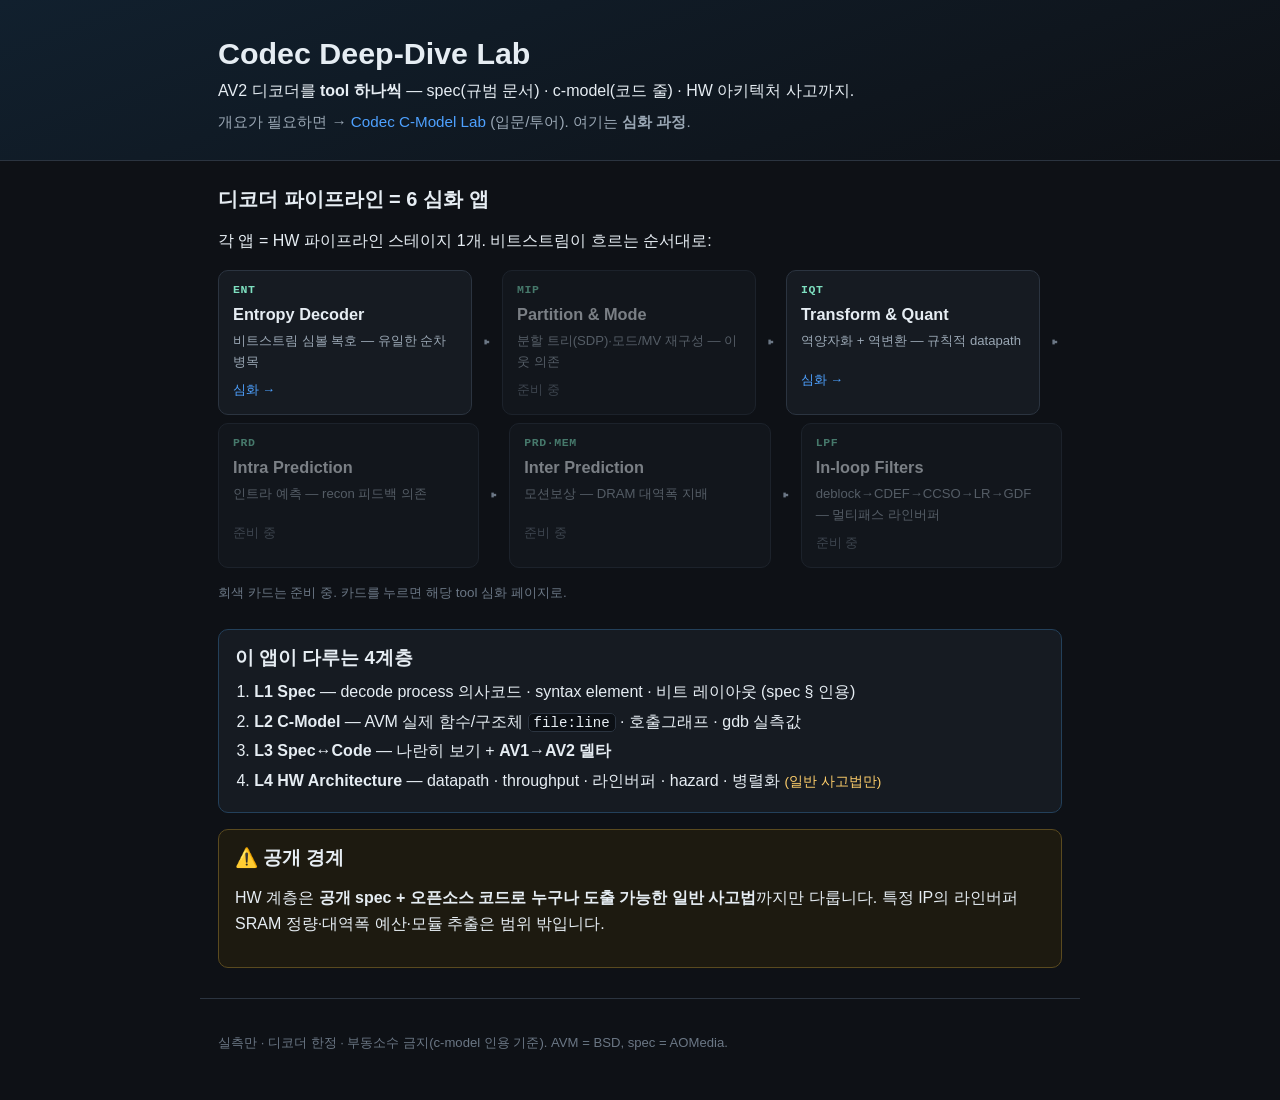
==== index.html @ 28495065 "Codec Deep-Dive Lab — AV2 디코더 tool별 심화 앱 (Entropy, Transform&Quant) 공유 커스텀 템플릿(5섹션: stagemap/spec/c-" ====
<!DOCTYPE html>
<html lang="ko">
<head>
<meta charset="utf-8">
<meta name="viewport" content="width=device-width, initial-scale=1">
<title>Codec Deep-Dive Lab — AV2 디코더 tool별 심화</title>
<link rel="stylesheet" href="core/styles.css">
</head>
<body class="landing">
<header class="hero">
  <div class="wrap">
    <h1>Codec Deep-Dive Lab</h1>
    <p class="tag">AV2 디코더를 <b>tool 하나씩</b> — spec(규범 문서) · c-model(코드 줄) · HW 아키텍처 사고까지.</p>
    <p class="sub">개요가 필요하면 → <a href="https://jwj-nick.github.io/codec-cmodel-lab/" target="_blank" rel="noopener">Codec C-Model Lab</a> (입문/투어). 여기는 <b>심화 과정</b>.</p>
  </div>
</header>

<main class="wrap">
  <section class="pipeline-intro">
    <h2>디코더 파이프라인 = 6 심화 앱</h2>
    <p>각 앱 = HW 파이프라인 스테이지 1개. 비트스트림이 흐르는 순서대로:</p>
    <div id="launcher"></div>
    <p class="hint">회색 카드는 준비 중. 카드를 누르면 해당 tool 심화 페이지로.</p>
  </section>

  <section class="card note">
    <h3>이 앱이 다루는 4계층</h3>
    <ol class="layers">
      <li><b>L1 Spec</b> — decode process 의사코드 · syntax element · 비트 레이아웃 (spec § 인용)</li>
      <li><b>L2 C-Model</b> — AVM 실제 함수/구조체 <code>file:line</code> · 호출그래프 · gdb 실측값</li>
      <li><b>L3 Spec↔Code</b> — 나란히 보기 + <b>AV1→AV2 델타</b></li>
      <li><b>L4 HW Architecture</b> — datapath · throughput · 라인버퍼 · hazard · 병렬화 <span class="warn">(일반 사고법만)</span></li>
    </ol>
  </section>

  <section class="card guardrail">
    <h3>⚠️ 공개 경계</h3>
    <p>HW 계층은 <b>공개 spec + 오픈소스 코드로 누구나 도출 가능한 일반 사고법</b>까지만 다룹니다.
    특정 IP의 라인버퍼 SRAM 정량·대역폭 예산·모듈 추출은 범위 밖입니다.</p>
  </section>
</main>

<footer class="foot wrap">
  <p>실측만 · 디코더 한정 · 부동소수 금지(c-model 인용 기준). AVM = BSD, spec = AOMedia.</p>
</footer>

<script src="core/stagemap.js"></script>
<script>
  // 랜딩: 6 스테이지를 런처 카드로 렌더
  document.getElementById('launcher').innerHTML = StageMap.renderLauncher();
</script>
</body>
</html>
---- core/styles.css ----
/* Codec Deep-Dive Lab — 공유 스타일 (다크, 모바일 우선, 빌드 없음) */
:root{
  --bg:#0e1116; --panel:#161b22; --panel2:#1c232d; --line:#2b3440;
  --fg:#e6edf3; --mut:#9aa7b4; --dim:#6b7785;
  --acc:#4ea1ff; --acc2:#7ee0c0; --warn:#ffcf6b; --bad:#ff7b72; --good:#5bd17a;
  --ent:#ff8a5b; --mip:#c08bff; --iqt:#4ea1ff; --prd:#7ee0c0; --lpf:#ffcf6b;
  --r:10px; --mono:'SF Mono',ui-monospace,Menlo,Consolas,monospace;
}
*{box-sizing:border-box}
html{-webkit-text-size-adjust:100%}
body{margin:0;background:var(--bg);color:var(--fg);
  font:16px/1.6 -apple-system,BlinkMacSystemFont,'Segoe UI',Roboto,'Apple SD Gothic Neo','Malgun Gothic',sans-serif}
.wrap{max-width:880px;margin:0 auto;padding:0 18px}
a{color:var(--acc);text-decoration:none}
a:hover{text-decoration:underline}
code{font-family:var(--mono);font-size:.88em;background:#0b0f14;border:1px solid var(--line);
  border-radius:5px;padding:.05em .35em}
h1,h2,h3{line-height:1.25}
table{border-collapse:collapse;width:100%;font-size:.92rem;margin:.6rem 0}
th,td{border:1px solid var(--line);padding:.45rem .55rem;text-align:left;vertical-align:top}
th{background:var(--panel2);color:var(--mut);font-weight:600}

/* ── 랜딩 ── */
.hero{background:linear-gradient(160deg,#11202e,#0e1116);border-bottom:1px solid var(--line);padding:34px 0 26px}
.hero h1{margin:0 0 .2em;font-size:1.9rem}
.hero .tag{margin:.2em 0;color:var(--fg)}
.hero .sub{margin:.4em 0 0;color:var(--mut);font-size:.95rem}
.pipeline-intro{margin:26px 0}
.pipeline-intro h2{font-size:1.25rem;margin:.2em 0}
.launcher-flow{display:flex;flex-wrap:wrap;align-items:stretch;gap:8px;margin:14px 0}
.flow{align-self:center;color:var(--dim);font-size:1.2rem;padding:0 2px}
.launch-card{flex:1 1 240px;min-width:230px;display:block;background:var(--panel);
  border:1px solid var(--line);border-radius:var(--r);padding:13px 14px;color:var(--fg);transition:.15s}
.launch-card:hover{border-color:var(--acc);text-decoration:none;transform:translateY(-2px)}
.launch-card.soon{opacity:.5;cursor:default}
.launch-card.soon:hover{border-color:var(--line);transform:none}
.lc-hw{font:600 .72rem/1 var(--mono);letter-spacing:.05em;color:var(--acc2);margin-bottom:6px}
.lc-label{font-weight:700;font-size:1.02rem;margin-bottom:3px}
.lc-role{font-size:.82rem;color:var(--mut);min-height:2.4em}
.lc-status{margin-top:8px;font-size:.8rem;color:var(--acc)}
.launch-card.soon .lc-status{color:var(--dim)}
.hint{color:var(--dim);font-size:.84rem}
.card{background:var(--panel);border:1px solid var(--line);border-radius:var(--r);padding:14px 16px;margin:16px 0}
.card h3{margin:.1em 0 .5em}
.layers{margin:.3em 0;padding-left:1.2em}
.layers li{margin:.25em 0}
.layers .warn{color:var(--warn);font-size:.85em}
.guardrail{border-color:#5a4a1f;background:#1d1a10}
.note{border-color:#23405a}
.foot{color:var(--dim);font-size:.82rem;padding:20px 18px 34px;border-top:1px solid var(--line);margin-top:30px}

/* ── 앱바 + 미니맵 ── */
.appbar{position:sticky;top:0;z-index:30;display:flex;align-items:center;gap:12px;
  background:rgba(14,17,22,.93);backdrop-filter:blur(6px);border-bottom:1px solid var(--line);padding:8px 14px}
.appbar .home{font-weight:600;white-space:nowrap}
.stagemap-mini{display:flex;flex-wrap:wrap;align-items:center;gap:2px;font-size:.74rem;overflow-x:auto}
.sm-dot{padding:3px 7px;border-radius:6px;color:var(--mut);font-family:var(--mono);white-space:nowrap}
.sm-dot.cur{background:var(--acc);color:#06121f;font-weight:700}
.sm-dot.coupled{background:var(--panel2);color:var(--acc2);border:1px solid #2e5048}
.sm-dot.soon{color:var(--dim)}
.sm-sep{color:var(--dim)}
.loading{color:var(--mut);padding:30px 0}

/* ── tool hero ── */
.tool-hero{padding:20px 0 6px;border-bottom:1px solid var(--line);margin-bottom:6px}
.th-tag{display:inline-block;font:600 .72rem/1 var(--mono);letter-spacing:.06em;color:#06121f;
  background:var(--acc2);border-radius:5px;padding:4px 8px;margin-bottom:8px}
.tool-hero h1{margin:.1em 0;font-size:1.6rem}
.th-role{color:var(--mut);margin:.3em 0}
.coupling{font-size:.85rem;color:var(--dim)}

/* ── 레이어 섹션 ── */
.layer-sec{padding:22px 0;border-bottom:1px solid var(--line)}
.layer-h{font-size:1.05rem;color:var(--acc2);margin:.1em 0 .7em;
  font-family:var(--mono);letter-spacing:.02em}
.spec-block{margin:0 0 16px}
.spec-block h3{font-size:1.02rem;margin:.4em 0}
.pseudo{background:var(--panel);border:1px solid var(--line);border-left:3px solid var(--acc);
  border-radius:8px;padding:8px 12px;margin:.5em 0;font-size:.92rem}
.pseudo-lbl{font:600 .72rem/1 var(--mono);color:var(--dim);margin-bottom:6px}
.synel code{color:var(--acc2)}

/* bitfield */
.bitfield{margin:14px 0;background:var(--panel);border:1px solid var(--line);border-radius:8px;padding:10px 12px}
.bitfield figcaption{font:600 .8rem/1 var(--mono);color:var(--mut);margin-bottom:8px}
.bf-row{display:flex;gap:3px;align-items:stretch}
.bf-cell{background:var(--panel2);border:1px solid var(--line);border-radius:5px;padding:6px 4px;
  text-align:center;min-width:0;overflow:hidden}
.bf-cell.hl{border-color:var(--acc);background:#13283c}
.bf-name{display:block;font-size:.74rem;font-weight:600;white-space:nowrap;overflow:hidden;text-overflow:ellipsis}
.bf-w{display:block;font:.66rem var(--mono);color:var(--dim)}
.bf-legend{list-style:none;margin:10px 0 0;padding:0;font-size:.82rem;color:var(--mut)}
.bf-legend li{margin:.2em 0}
.bf-legend b{color:var(--fg)}
.bf-lw{font:.72rem var(--mono);color:var(--dim)}

/* codeblock */
.codeblock{margin:12px 0}
.cb-head{display:flex;justify-content:space-between;align-items:baseline;gap:8px;flex-wrap:wrap;
  background:var(--panel2);border:1px solid var(--line);border-bottom:none;border-radius:8px 8px 0 0;padding:5px 10px}
.cb-fn{font:600 .85rem var(--mono);color:var(--acc2)}
.cb-loc{font:.74rem var(--mono);color:var(--dim)}
.cb-pre{margin:0;border:1px solid var(--line);border-radius:0 0 8px 8px;overflow:auto}
.cb-pre code{background:none;border:none;padding:12px;display:block;font-size:.82rem;line-height:1.5}
.cb-note{font-size:.86rem;color:var(--mut);margin:.4em 0 0}
.loc{color:var(--dim);font-size:.78rem}

/* structs / gdb */
.struct{margin:10px 0;background:var(--panel);border:1px solid var(--line);border-radius:8px;padding:8px 12px}
.struct-head{display:flex;justify-content:space-between;gap:8px;flex-wrap:wrap;align-items:baseline}
.struct-head code{color:var(--mip);font-weight:700}
.struct-fields{margin:.4em 0;padding-left:1.1em;font-size:.88rem}
.struct-fields code{color:var(--acc2)}
.gdb{background:#10171a;border:1px solid #25403a;border-radius:8px;padding:8px 12px;margin:12px 0}
.gdb-lbl{font:600 .74rem var(--mono);color:var(--good);margin-bottom:5px}
.gdb ul{margin:0;padding-left:1.1em;font-size:.86rem}

/* sidebyside */
.sidebyside{margin:8px 0}
.sbs-head{display:none}
.sbs-row{background:var(--panel);border:1px solid var(--line);border-radius:8px;padding:9px 11px;margin:8px 0}
.sbs-row.changed{border-left:3px solid var(--warn)}
.sbs-row.new{border-left:3px solid var(--good)}
.sbs-row.same{border-left:3px solid var(--dim)}
.sbs-spec,.sbs-code{margin:.2em 0}
.sbs-lbl{display:inline-block;font:600 .66rem var(--mono);color:var(--dim);
  background:var(--panel2);border-radius:4px;padding:1px 5px;margin-right:6px;vertical-align:middle}
.sbs-code code{color:var(--acc2);background:none;border:none;padding:0}
.sbs-meta{margin-top:.4em;display:flex;gap:8px;align-items:baseline;flex-wrap:wrap}
.sbs-badge{font:600 .7rem var(--mono);border-radius:4px;padding:1px 6px}
.sbs-badge.same{background:#222b33;color:var(--dim)}
.sbs-badge.changed{background:#3a3115;color:var(--warn)}
.sbs-badge.new{background:#163223;color:var(--good)}
.sbs-delta{font-size:.84rem;color:var(--mut)}

/* HW */
.hw-guard{background:#1d1a10;border:1px solid #5a4a1f;border-radius:8px;padding:9px 12px;
  font-size:.86rem;color:#e9d8a6;margin:0 0 14px}
.hw-grid{display:grid;gap:10px}
.hw-item{background:var(--panel);border:1px solid var(--line);border-radius:8px;padding:10px 12px}
.hw-k{font:600 .76rem var(--mono);color:var(--iqt);letter-spacing:.03em;margin-bottom:4px}
.hw-v{font-size:.92rem}
.hw-v p{margin:.3em 0}
.hw-openq{margin-top:14px;background:#12161c;border:1px dashed #3a4756;border-radius:8px;padding:10px 14px}
.hw-openq h3{margin:.1em 0 .4em;font-size:.96rem;color:var(--warn)}
.hw-openq ul{margin:0;padding-left:1.1em;font-size:.9rem;color:var(--mut)}
.hw-openq li{margin:.3em 0}

/* mermaid */
.mermaid-box{margin:14px 0;background:var(--panel);border:1px solid var(--line);border-radius:8px;padding:10px;overflow:auto}
.mermaid-box figcaption{font:600 .76rem var(--mono);color:var(--dim);margin-bottom:6px}
.mermaid{display:flex;justify-content:center}

/* checkpoints / quiz */
.checks{display:grid;gap:8px}
.check{background:var(--panel);border:1px solid var(--line);border-radius:8px;overflow:hidden}
.check-q{width:100%;text-align:left;background:none;border:none;color:var(--fg);
  font:inherit;font-weight:600;padding:11px 13px;cursor:pointer}
.check-q:hover{background:var(--panel2)}
.check-a{max-height:0;overflow:hidden;transition:max-height .25s;padding:0 13px}
.check.open .check-a{max-height:600px;padding:0 13px 12px}
.check-hint{color:var(--warn);font-size:.86rem;margin:.4em 0}
.check-ans{color:var(--mut);font-size:.92rem;margin:.2em 0}
.quiz{display:grid;gap:12px}
.qitem{background:var(--panel);border:1px solid var(--line);border-radius:8px;padding:11px 13px}
.q-stem{font-weight:600;margin:.1em 0 .5em}
.qopts{list-style:none;margin:0;padding:0;display:grid;gap:6px}
.qopt{width:100%;text-align:left;background:var(--panel2);border:1px solid var(--line);color:var(--fg);
  border-radius:7px;padding:9px 11px;font:inherit;font-size:.92rem;cursor:pointer}
.qopt:hover{border-color:var(--acc)}
.qopt.right{border-color:var(--good);background:#163223}
.qopt.wrong{border-color:var(--bad);background:#3a1a18}
.qopt.done{cursor:default}
.q-why{font-size:.86rem;color:var(--acc2);margin:.6em 0 0}

/* toc */
.toc{position:fixed;right:14px;bottom:14px;z-index:20;background:rgba(22,27,34,.96);
  border:1px solid var(--line);border-radius:10px;padding:8px 10px;font-size:.78rem;
  display:none;box-shadow:0 6px 20px rgba(0,0,0,.4)}
.toc-title{font-weight:700;font-size:.74rem;color:var(--mut);margin-bottom:4px;max-width:140px}
.toc a{display:block;padding:2px 0;color:var(--mut)}
.toc a:hover{color:var(--acc)}

@media(min-width:900px){
  .toc{display:block}
  .hw-grid{grid-template-columns:1fr 1fr}
  .sbs-row{display:grid;grid-template-columns:1fr 1fr;gap:10px 14px;align-items:start}
  .sbs-row .sbs-meta{grid-column:1/3}
}
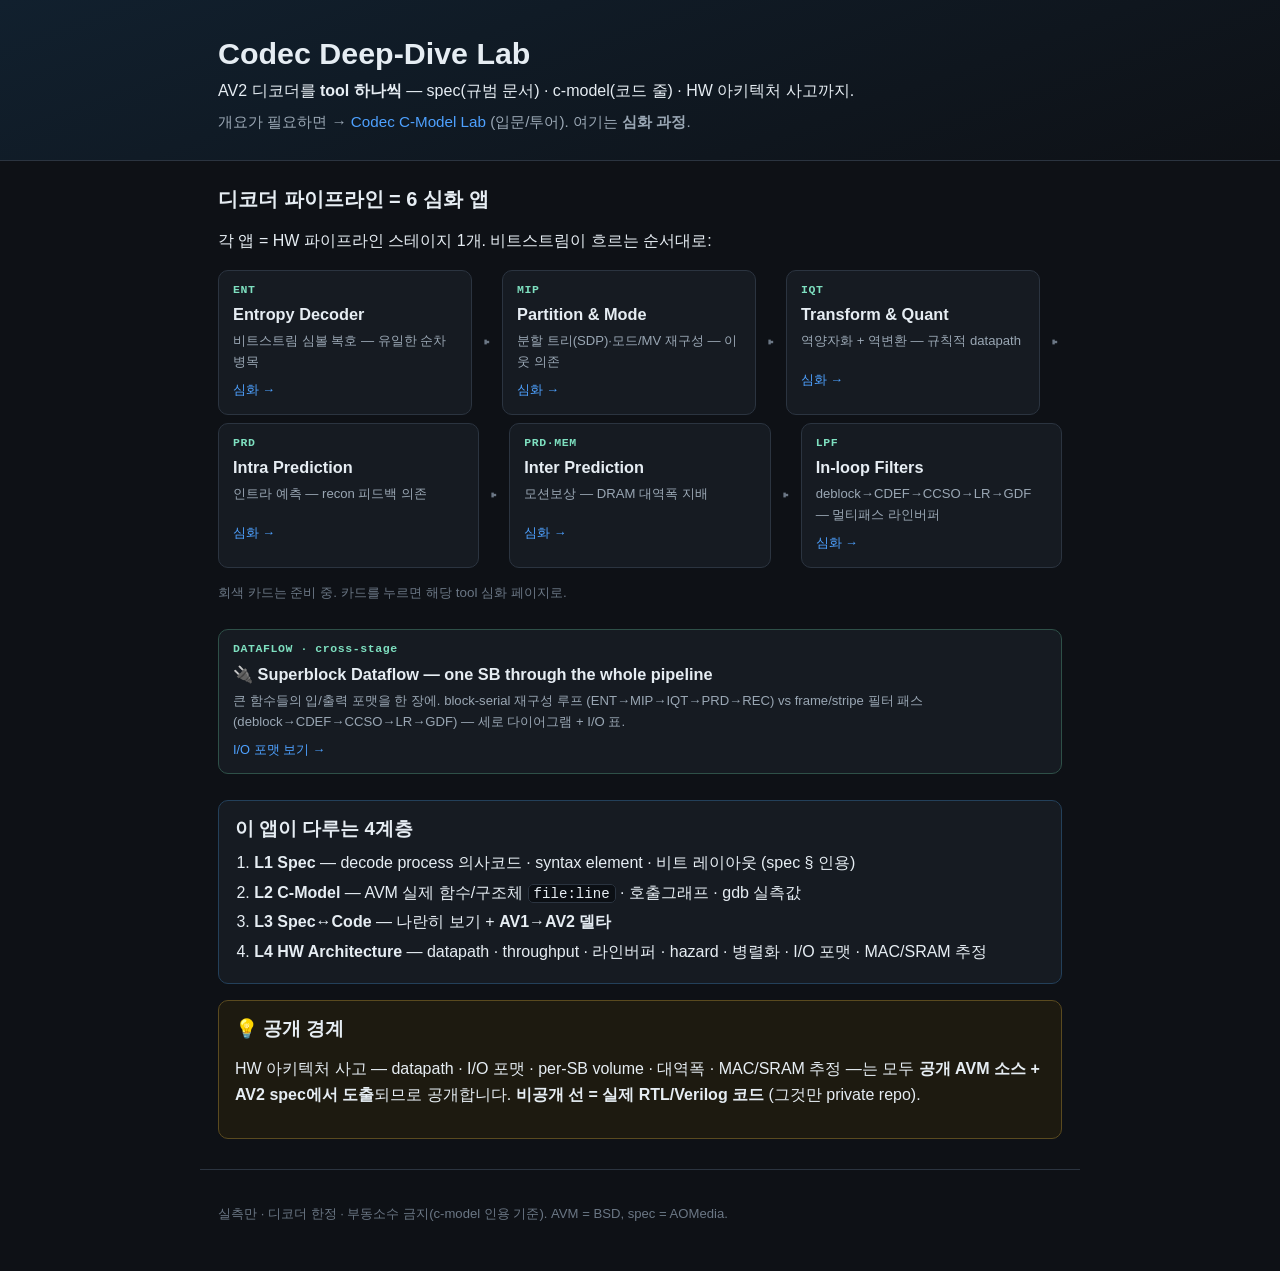
==== commit 5df4cad0: "Add SB Dataflow page + chapter I/O ports + vertical/color block diagrams - New public `dataflow` too" ====
--- a/index.html
+++ b/index.html
@@ -23,20 +23,31 @@
     <p class="hint">회색 카드는 준비 중. 카드를 누르면 해당 tool 심화 페이지로.</p>
   </section>
 
+  <section class="pipeline-intro">
+    <a class="launch-card" href="app.html?tool=dataflow" style="flex:1 1 100%;border-color:#2e5048">
+      <div class="lc-hw">DATAFLOW · cross-stage</div>
+      <div class="lc-label">🔌 Superblock Dataflow — one SB through the whole pipeline</div>
+      <div class="lc-role">큰 함수들의 입/출력 포맷을 한 장에. block-serial 재구성 루프 (ENT→MIP→IQT→PRD→REC) vs
+        frame/stripe 필터 패스 (deblock→CDEF→CCSO→LR→GDF) — 세로 다이어그램 + I/O 표.</div>
+      <div class="lc-status">I/O 포맷 보기 →</div>
+    </a>
+  </section>
+
   <section class="card note">
     <h3>이 앱이 다루는 4계층</h3>
     <ol class="layers">
       <li><b>L1 Spec</b> — decode process 의사코드 · syntax element · 비트 레이아웃 (spec § 인용)</li>
       <li><b>L2 C-Model</b> — AVM 실제 함수/구조체 <code>file:line</code> · 호출그래프 · gdb 실측값</li>
       <li><b>L3 Spec↔Code</b> — 나란히 보기 + <b>AV1→AV2 델타</b></li>
-      <li><b>L4 HW Architecture</b> — datapath · throughput · 라인버퍼 · hazard · 병렬화 <span class="warn">(일반 사고법만)</span></li>
+      <li><b>L4 HW Architecture</b> — datapath · throughput · 라인버퍼 · hazard · 병렬화 · I/O 포맷 · MAC/SRAM 추정</li>
     </ol>
   </section>
 
   <section class="card guardrail">
-    <h3>⚠️ 공개 경계</h3>
-    <p>HW 계층은 <b>공개 spec + 오픈소스 코드로 누구나 도출 가능한 일반 사고법</b>까지만 다룹니다.
-    특정 IP의 라인버퍼 SRAM 정량·대역폭 예산·모듈 추출은 범위 밖입니다.</p>
+    <h3>💡 공개 경계</h3>
+    <p>HW 아키텍처 사고 — datapath · I/O 포맷 · per-SB volume · 대역폭 · MAC/SRAM 추정 —는 모두
+    <b>공개 AVM 소스 + AV2 spec에서 도출</b>되므로 공개합니다.
+    <b>비공개 선 = 실제 RTL/Verilog 코드</b> (그것만 private repo).</p>
   </section>
 </main>
 
--- a/core/styles.css
+++ b/core/styles.css
@@ -187,3 +187,88 @@
   .sbs-row{display:grid;grid-template-columns:1fr 1fr;gap:10px 14px;align-items:start}
   .sbs-row .sbs-meta{grid-column:1/3}
 }
+
+/* ── 심화 챕터 (mega-deep) ── */
+.muted{color:var(--mut);font-size:.86rem}
+.ch-list{display:grid;gap:6px;margin-top:8px}
+.ch-item{display:flex;align-items:center;gap:10px;background:var(--panel);border:1px solid var(--line);
+  border-radius:9px;padding:10px 12px;color:var(--fg)}
+.ch-item:hover{border-color:var(--acc);text-decoration:none;transform:translateX(2px);transition:.12s}
+.ch-item.soon{opacity:.5}
+.ch-item.soon:hover{border-color:var(--line);transform:none}
+.ch-n{flex:0 0 auto;width:1.8em;height:1.8em;display:grid;place-items:center;border-radius:6px;
+  background:var(--panel2);font:600 .8rem var(--mono);color:var(--acc2)}
+.ch-t{flex:1;font-weight:600;font-size:.95rem}
+.ch-t .ch-fn{font:.78rem var(--mono);color:var(--mut);font-weight:400}
+.ch-st{flex:0 0 auto;font-size:.78rem;color:var(--acc)}
+.ch-item.soon .ch-st{color:var(--dim)}
+
+/* 챕터 뷰 */
+.bc{font-size:.82rem;margin:0 0 .3em}
+.ch-hero{padding:14px 0 8px;border-bottom:1px solid var(--line);margin-bottom:6px}
+.ch-hero h1{font-size:1.45rem;margin:.1em 0}
+.ch-fnbar{display:flex;gap:8px;align-items:baseline;flex-wrap:wrap;margin:.3em 0}
+.ch-fnbar code{color:var(--acc2);font-weight:700}
+.chnav{display:flex;gap:8px;flex-wrap:wrap;margin:.6em 0}
+.chnav-b{flex:1 1 0;min-width:0;background:var(--panel);border:1px solid var(--line);border-radius:8px;
+  padding:7px 10px;font-size:.8rem;color:var(--fg);white-space:nowrap;overflow:hidden;text-overflow:ellipsis}
+.chnav-b:hover{border-color:var(--acc);text-decoration:none}
+.chnav-b.dis{opacity:.4;pointer-events:none}
+.ch-foot{margin-top:20px;padding-top:14px;border-top:1px solid var(--line)}
+
+/* 워크스루 컴포넌트 */
+.walkthrough{display:grid;gap:10px}
+.wt-step{background:var(--panel);border:1px solid var(--line);border-radius:9px;overflow:hidden}
+.wt-code{position:relative;border-bottom:1px solid var(--line)}
+.wt-ln{position:absolute;top:6px;right:8px;z-index:1;font:.66rem var(--mono);color:var(--dim);
+  background:var(--bg);border:1px solid var(--line);border-radius:4px;padding:0 5px}
+.wt-code pre{margin:0;padding:10px 12px;overflow:auto;background:#0b0f14}
+.wt-code pre code{font-size:.82rem;line-height:1.5;background:none}
+.wt-note{padding:9px 12px;font-size:.9rem;color:var(--fg)}
+.wt-note code{color:var(--acc2)}
+
+/* HW scaffold (derive) */
+.hw-openq ol{margin:0;padding-left:1.3em;font-size:.92rem}
+.hw-openq ol li{margin:.4em 0;color:var(--fg)}
+.hw-derived{margin-top:14px;background:#10171a;border:1px solid #25403a;border-radius:8px;padding:10px 14px}
+.hw-derived h3{margin:.1em 0 .4em;color:var(--good);font-size:.96rem}
+
+/* chapter quick-nav strip */
+.ch-strip{display:flex;flex-wrap:wrap;gap:4px;margin:.4em 0 .2em}
+.cs{flex:0 0 auto;width:2em;height:2em;display:grid;place-items:center;border-radius:6px;
+  background:var(--panel);border:1px solid var(--line);color:var(--dim);font:600 .82rem var(--mono);text-decoration:none}
+.cs.full{color:var(--acc2)}
+.cs:hover{border-color:var(--acc);text-decoration:none}
+.cs.on{background:var(--acc);color:#06121f;border-color:var(--acc)}
+
+/* skeleton banner */
+.skel-banner{background:#211c10;border:1px solid #5a4a1f;border-radius:8px;padding:9px 12px;
+  font-size:.86rem;color:#e9d8a6;margin:0 0 14px}
+.ch-st.full{color:var(--good)}
+
+/* ascii figure (intuition) */
+.ascii-fig{margin:14px 0;background:var(--panel);border:1px solid var(--line);border-radius:8px;padding:10px 12px}
+.ascii-fig figcaption{font:600 .8rem var(--mono);color:var(--mut);margin-bottom:6px}
+.ascii-fig .ascii{margin:0;padding:10px;background:#0b0f14;border:1px solid var(--line);border-radius:6px;
+  overflow:auto;font:.8rem/1.4 var(--mono);color:var(--acc2);white-space:pre}
+
+/* ── I/O port table (RTL draft) ── */
+.io-table{font-size:.84rem;display:block;overflow-x:auto}
+.io-table th{background:var(--panel2);color:var(--mut);font-family:var(--mono);font-size:.72rem;letter-spacing:.03em;white-space:nowrap}
+.io-table td{vertical-align:top}
+.io-table .io-dir{font:600 .72rem var(--mono);text-transform:uppercase;text-align:center;white-space:nowrap}
+.io-table tr.io-in .io-dir{color:var(--acc)}
+.io-table tr.io-out .io-dir{color:var(--good)}
+.io-table tr.io-in{box-shadow:inset 3px 0 0 var(--acc)}
+.io-table tr.io-out{box-shadow:inset 3px 0 0 var(--good)}
+.io-table code{color:var(--acc2)}
+
+/* ── Dataflow page (per-SB / filter passes) ── */
+.df-stages{display:grid;gap:12px;margin-top:8px}
+.df-stage{background:var(--panel);border:1px solid var(--line);border-radius:10px;padding:11px 13px}
+.df-st-head{display:flex;align-items:baseline;gap:10px;flex-wrap:wrap;margin-bottom:4px}
+.df-hw{font:700 .72rem/1 var(--mono);letter-spacing:.05em;color:#06121f;background:var(--acc2);
+  border-radius:5px;padding:4px 8px}
+.df-fn{font:600 .9rem var(--mono);color:var(--acc)}
+a.df-fn:hover{text-decoration:underline}
+.df-stage .io-table{margin-top:8px}
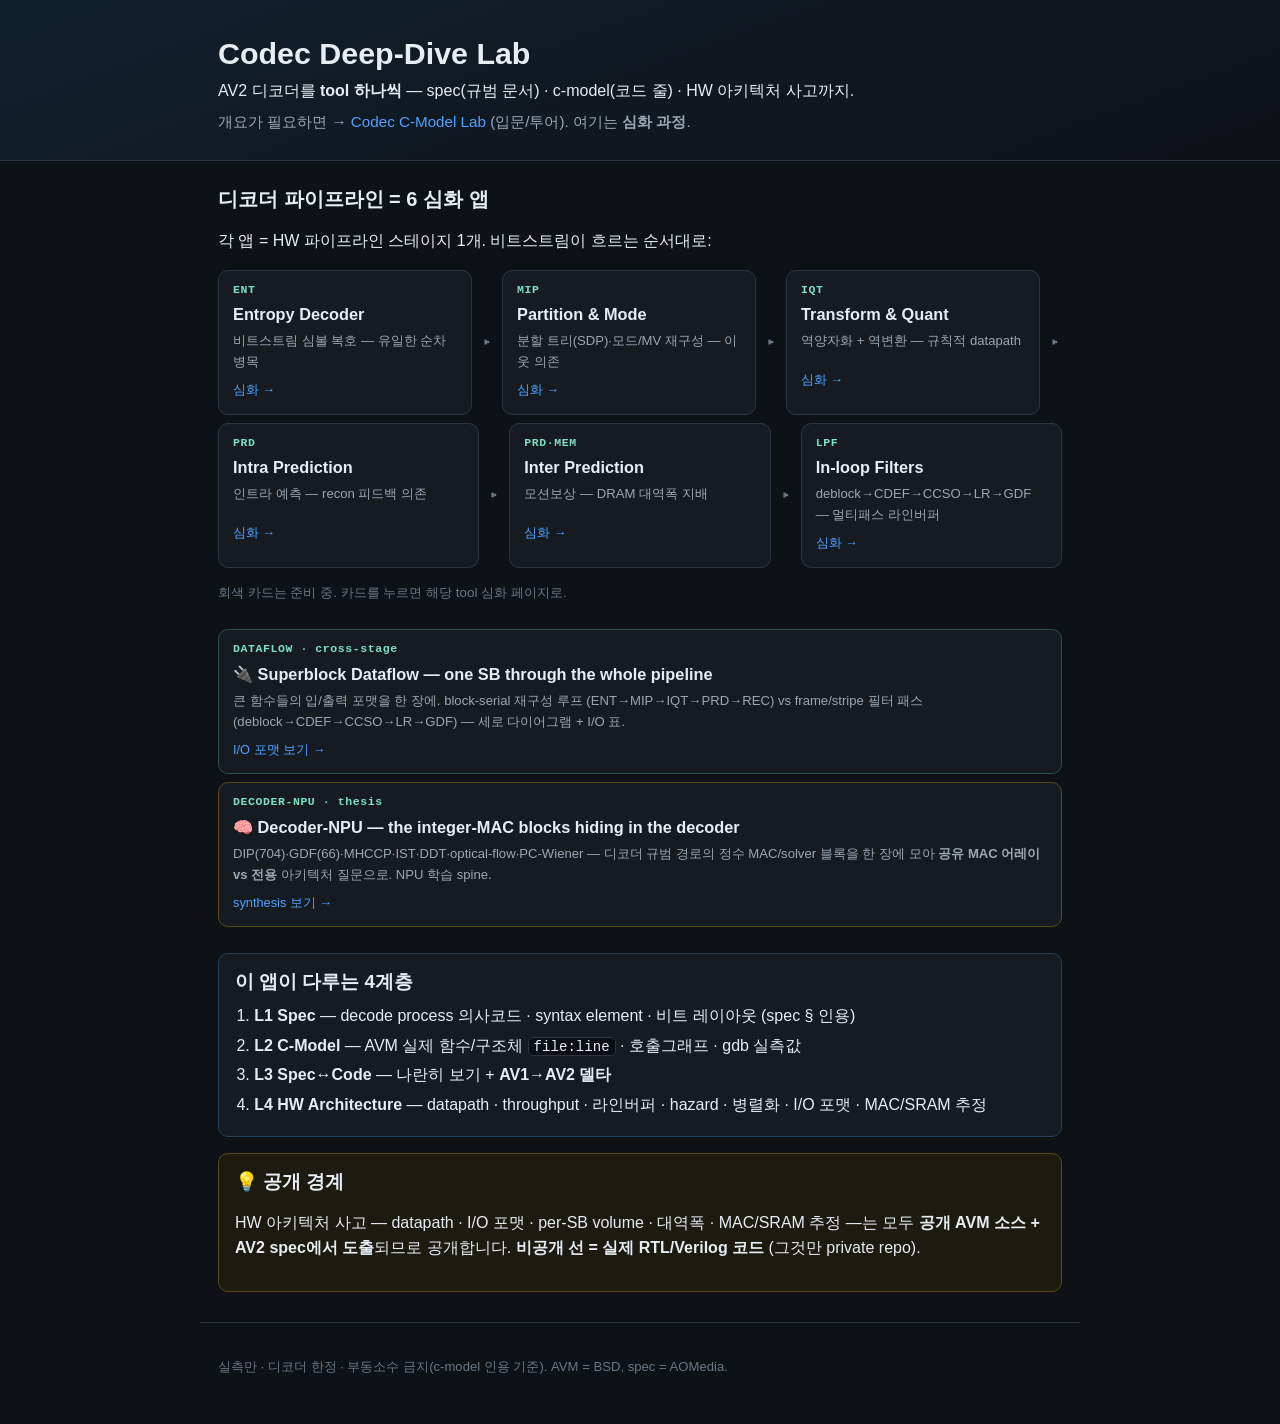
==== commit d95cde53: "Add Decoder-NPU synthesis page (cross-stage integer-MAC inventory) New public `npu` tool + Render.np" ====
--- a/index.html
+++ b/index.html
@@ -31,6 +31,13 @@
         frame/stripe 필터 패스 (deblock→CDEF→CCSO→LR→GDF) — 세로 다이어그램 + I/O 표.</div>
       <div class="lc-status">I/O 포맷 보기 →</div>
     </a>
+    <a class="launch-card" href="app.html?tool=npu" style="flex:1 1 100%;border-color:#5a4a1f;margin-top:8px">
+      <div class="lc-hw">DECODER-NPU · thesis</div>
+      <div class="lc-label">🧠 Decoder-NPU — the integer-MAC blocks hiding in the decoder</div>
+      <div class="lc-role">DIP(704)·GDF(66)·MHCCP·IST·DDT·optical-flow·PC-Wiener — 디코더 규범 경로의 정수 MAC/solver
+        블록을 한 장에 모아 <b>공유 MAC 어레이 vs 전용</b> 아키텍처 질문으로. NPU 학습 spine.</div>
+      <div class="lc-status">synthesis 보기 →</div>
+    </a>
   </section>
 
   <section class="card note">
--- a/core/styles.css
+++ b/core/styles.css
@@ -263,6 +263,17 @@
 .io-table tr.io-out{box-shadow:inset 3px 0 0 var(--good)}
 .io-table code{color:var(--acc2)}
 
+/* ── Decoder-NPU synthesis page ── */
+.thesis{background:#10171a;border:1px solid #25403a;border-left:3px solid var(--good);border-radius:8px;
+  padding:11px 14px;margin:14px 0;font-size:.95rem;color:var(--fg)}
+.thesis b{color:var(--acc2)}
+.npu-table{font-size:.86rem;display:block;overflow-x:auto}
+.npu-table th{background:var(--panel2);color:var(--mut);font-family:var(--mono);font-size:.72rem;white-space:nowrap}
+.npu-table td{vertical-align:top}
+.npu-table .npu-k{font-weight:700}
+.npu-table .npu-k a{color:var(--acc2)}
+.npu-table tr:hover{background:var(--panel)}
+
 /* ── Dataflow page (per-SB / filter passes) ── */
 .df-stages{display:grid;gap:12px;margin-top:8px}
 .df-stage{background:var(--panel);border:1px solid var(--line);border-radius:10px;padding:11px 13px}
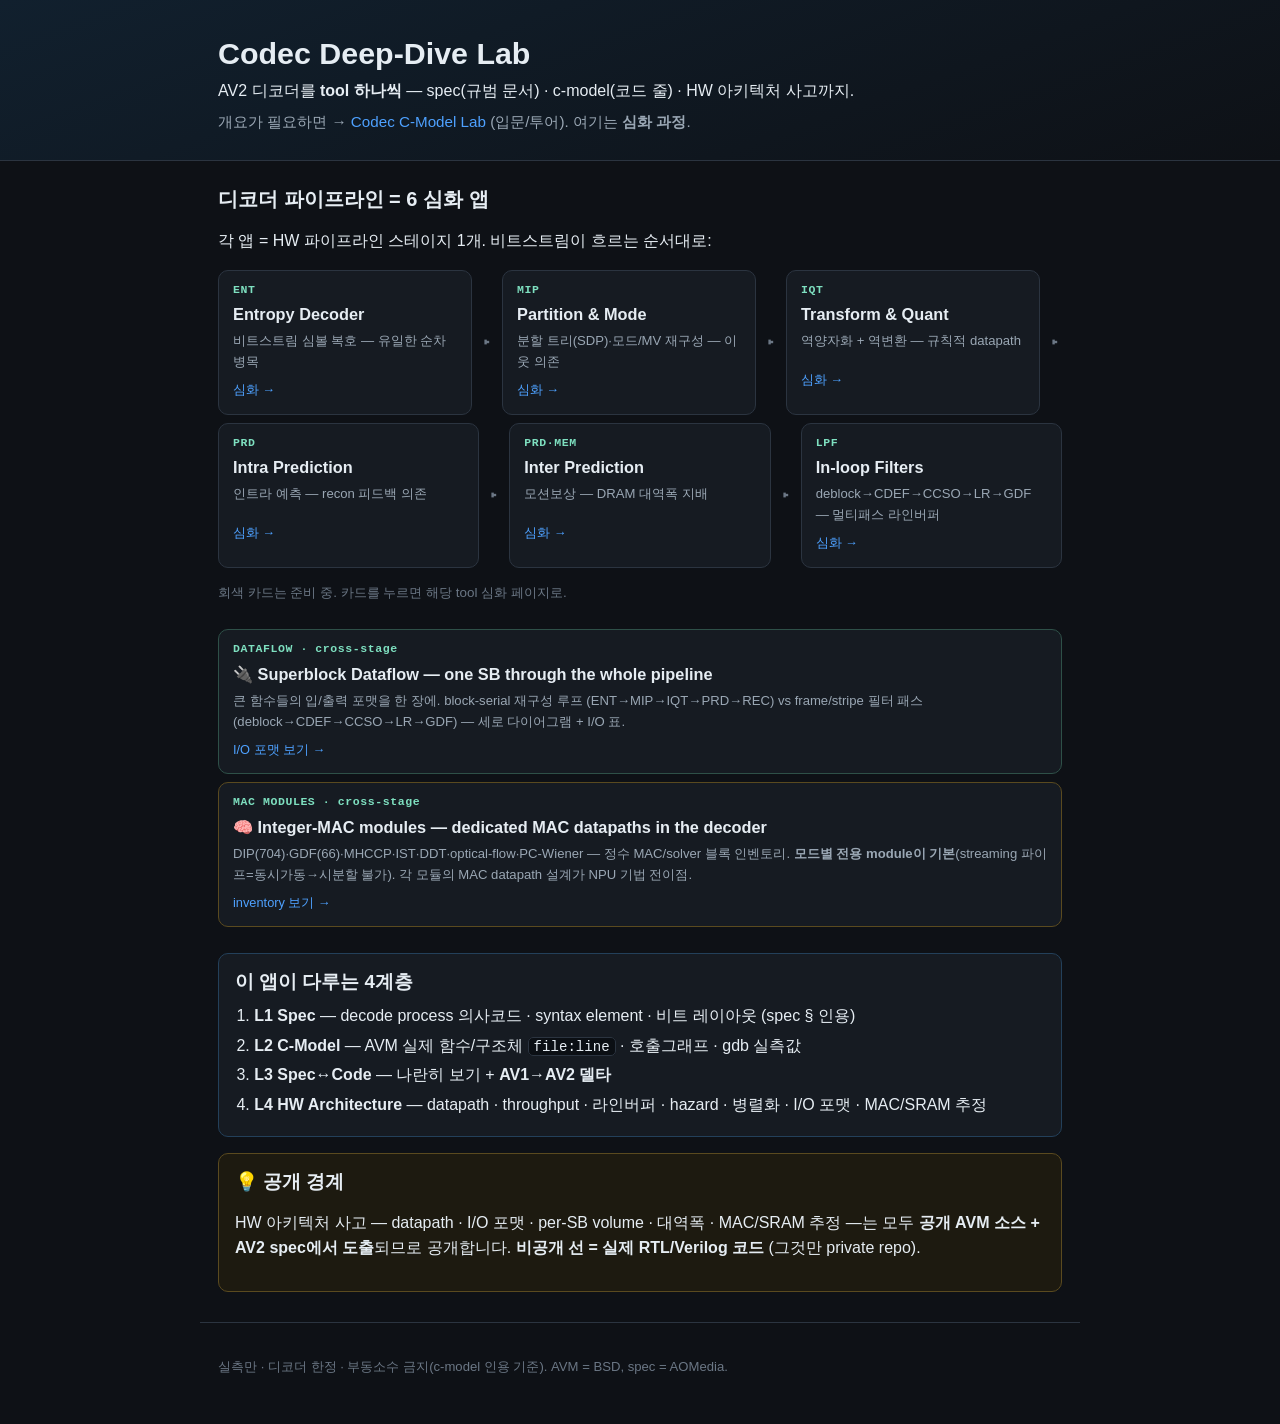
==== commit 72faf533: "Reframe MAC-modules page: per-mode dedicated module is the baseline (not shared NPU) Correction (Nic" ====
--- a/index.html
+++ b/index.html
@@ -32,11 +32,11 @@
       <div class="lc-status">I/O 포맷 보기 →</div>
     </a>
     <a class="launch-card" href="app.html?tool=npu" style="flex:1 1 100%;border-color:#5a4a1f;margin-top:8px">
-      <div class="lc-hw">DECODER-NPU · thesis</div>
-      <div class="lc-label">🧠 Decoder-NPU — the integer-MAC blocks hiding in the decoder</div>
-      <div class="lc-role">DIP(704)·GDF(66)·MHCCP·IST·DDT·optical-flow·PC-Wiener — 디코더 규범 경로의 정수 MAC/solver
-        블록을 한 장에 모아 <b>공유 MAC 어레이 vs 전용</b> 아키텍처 질문으로. NPU 학습 spine.</div>
-      <div class="lc-status">synthesis 보기 →</div>
+      <div class="lc-hw">MAC MODULES · cross-stage</div>
+      <div class="lc-label">🧠 Integer-MAC modules — dedicated MAC datapaths in the decoder</div>
+      <div class="lc-role">DIP(704)·GDF(66)·MHCCP·IST·DDT·optical-flow·PC-Wiener — 정수 MAC/solver 블록 인벤토리.
+        <b>모드별 전용 module이 기본</b>(streaming 파이프=동시가동→시분할 불가). 각 모듈의 MAC datapath 설계가 NPU 기법 전이점.</div>
+      <div class="lc-status">inventory 보기 →</div>
     </a>
   </section>
 
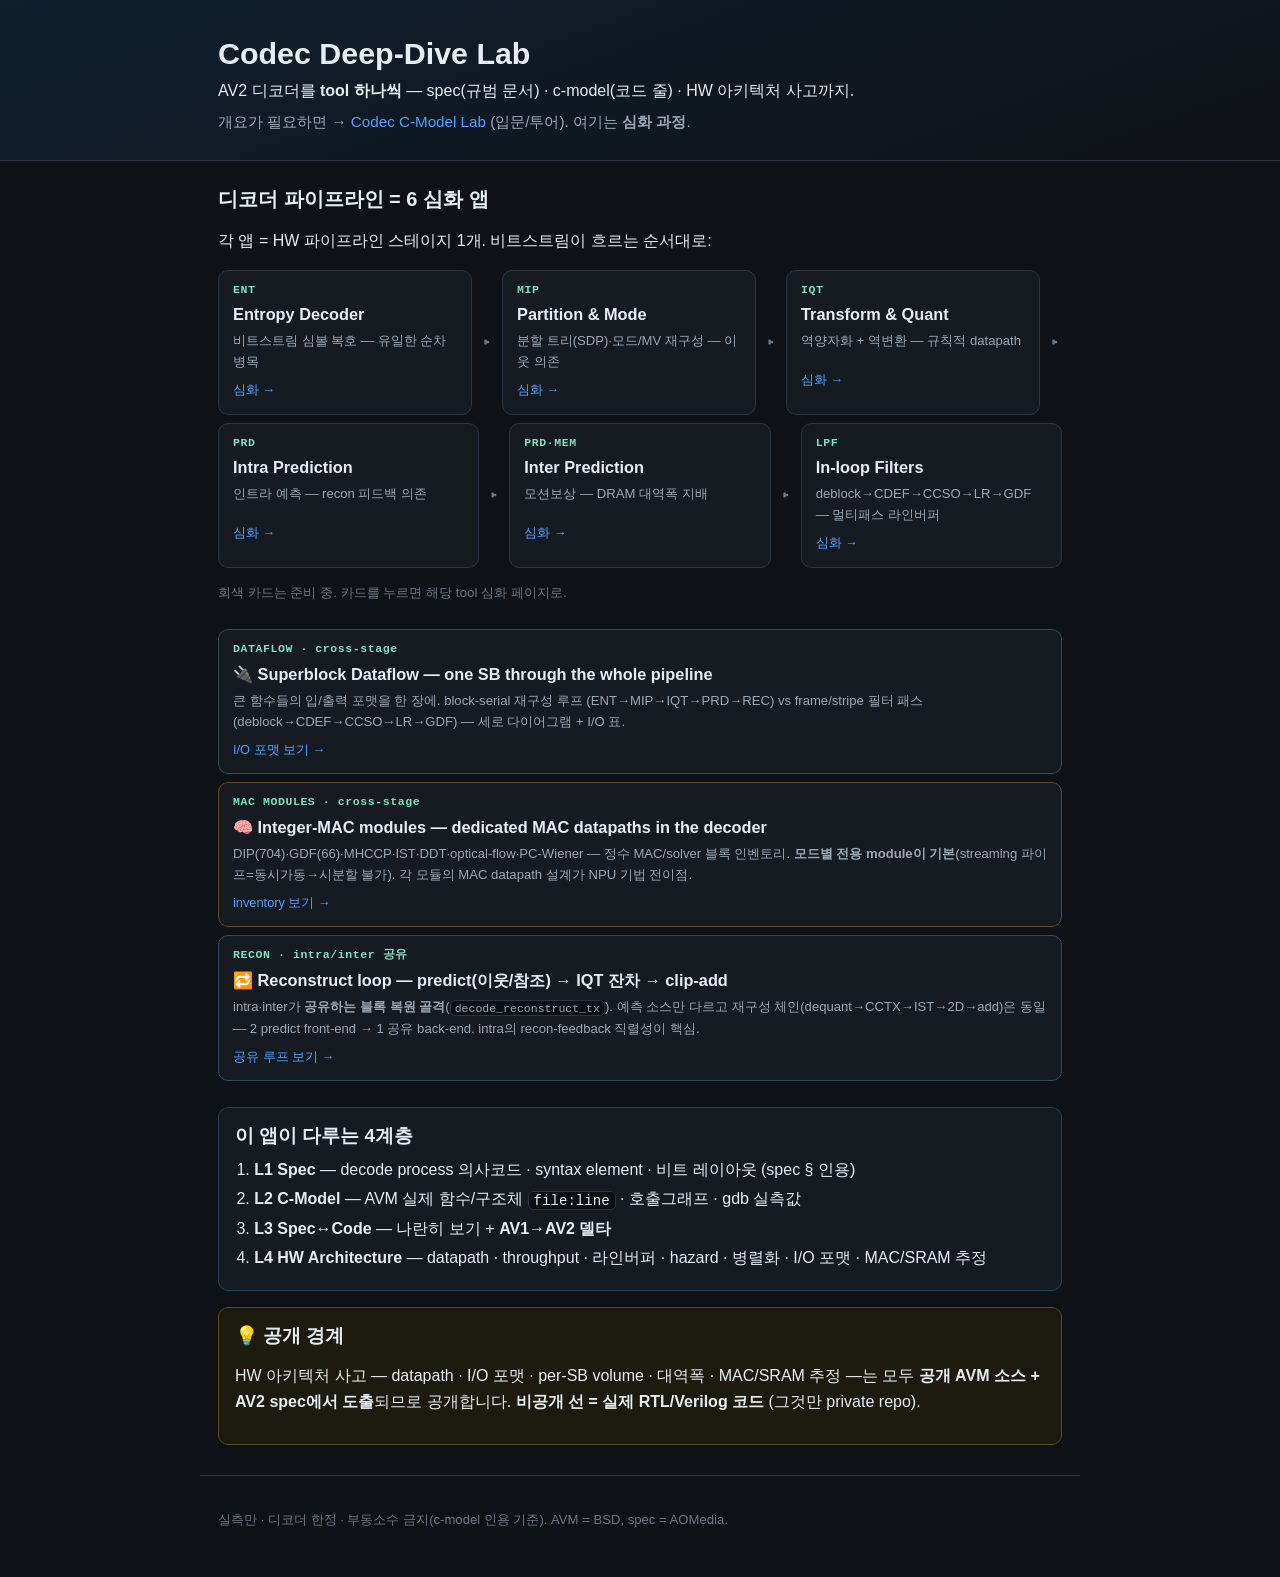
==== commit 3297621b: "Add recon tool: shared intra/inter reconstruct loop (decode_reconstruct_tx) — 2 predict front-ends -" ====
--- a/index.html
+++ b/index.html
@@ -38,6 +38,13 @@
         <b>모드별 전용 module이 기본</b>(streaming 파이프=동시가동→시분할 불가). 각 모듈의 MAC datapath 설계가 NPU 기법 전이점.</div>
       <div class="lc-status">inventory 보기 →</div>
     </a>
+    <a class="launch-card" href="app.html?tool=recon" style="flex:1 1 100%;border-color:#2e4a5a;margin-top:8px">
+      <div class="lc-hw">RECON · intra/inter 공유</div>
+      <div class="lc-label">🔁 Reconstruct loop — predict(이웃/참조) → IQT 잔차 → clip-add</div>
+      <div class="lc-role">intra·inter가 <b>공유하는 블록 복원 골격</b>(<code>decode_reconstruct_tx</code>). 예측 소스만 다르고
+        재구성 체인(dequant→CCTX→IST→2D→add)은 동일 — 2 predict front-end → 1 공유 back-end. intra의 recon-feedback 직렬성이 핵심.</div>
+      <div class="lc-status">공유 루프 보기 →</div>
+    </a>
   </section>
 
   <section class="card note">
--- a/core/styles.css
+++ b/core/styles.css
@@ -201,6 +201,7 @@
 .ch-t{flex:1;font-weight:600;font-size:.95rem}
 .ch-t .ch-fn{font:.78rem var(--mono);color:var(--mut);font-weight:400}
 .ch-st{flex:0 0 auto;font-size:.78rem;color:var(--acc)}
+.ch-st.derived{color:var(--good)}
 .ch-item.soon .ch-st{color:var(--dim)}
 
 /* 챕터 뷰 */
@@ -244,6 +245,7 @@
 /* skeleton banner */
 .skel-banner{background:#211c10;border:1px solid #5a4a1f;border-radius:8px;padding:9px 12px;
   font-size:.86rem;color:#e9d8a6;margin:0 0 14px}
+.skel-banner.ok{background:#10171a;border-color:#25403a;color:#a6e9c8}
 .ch-st.full{color:var(--good)}
 
 /* ascii figure (intuition) */
@@ -251,6 +253,30 @@
 .ascii-fig figcaption{font:600 .8rem var(--mono);color:var(--mut);margin-bottom:6px}
 .ascii-fig .ascii{margin:0;padding:10px;background:#0b0f14;border:1px solid var(--line);border-radius:6px;
   overflow:auto;font:.8rem/1.4 var(--mono);color:var(--acc2);white-space:pre}
+
+/* ── Q&A · derived (rich color-coded cards) ── */
+.qna-list{display:grid;gap:12px;margin-top:10px}
+.qna{background:var(--panel);border:1px solid var(--line);border-left:4px solid var(--line);
+  border-radius:10px;padding:11px 14px}
+.qna-top{display:flex;align-items:center;gap:8px;flex-wrap:wrap;margin-bottom:7px}
+.qna-q{display:inline-grid;place-items:center;min-width:1.7em;height:1.5em;padding:0 .4em;border-radius:5px;
+  background:var(--acc);color:#06121f;font:700 .74rem var(--mono)}
+.qna-tag{font:600 .67rem var(--mono);letter-spacing:.03em;padding:2px 8px;border-radius:20px;
+  border:1px solid var(--line);color:var(--mut)}
+.qna-question{font-weight:600;font-size:.97rem;color:var(--fg);line-height:1.5}
+.qna-answer{display:flex;gap:9px;margin-top:9px;padding-top:9px;border-top:1px dashed var(--line)}
+.qna-a{flex:0 0 auto;display:inline-grid;place-items:center;width:1.5em;height:1.5em;border-radius:5px;
+  background:var(--good);color:#06121f;font:700 .74rem var(--mono)}
+.qna-a-body{font-size:.92rem;color:var(--mut);min-width:0;overflow-x:auto}
+.qna-a-body p{margin:.3em 0}
+.qna-a-body p:first-child{margin-top:0}
+.qna-a-body code{color:var(--acc2)}
+.qna-a-body table{font-size:.86rem;display:block;overflow-x:auto}
+.qna-common{border-left-color:var(--acc)}    .qna-common .qna-tag{color:var(--acc);border-color:#234a63}
+.qna-delta{border-left-color:var(--ent)}     .qna-delta .qna-tag{color:var(--ent);border-color:#5a3a26}
+.qna-hw{border-left-color:var(--good)}        .qna-hw .qna-tag{color:var(--good);border-color:#24503a}
+.qna-verified{border-left-color:var(--warn)} .qna-verified .qna-tag{color:var(--warn);border-color:#5a4a1f}
+.qna-insight{border-left-color:var(--mip)}   .qna-insight .qna-tag{color:var(--mip);border-color:#42325a}
 
 /* ── I/O port table (RTL draft) ── */
 .io-table{font-size:.84rem;display:block;overflow-x:auto}
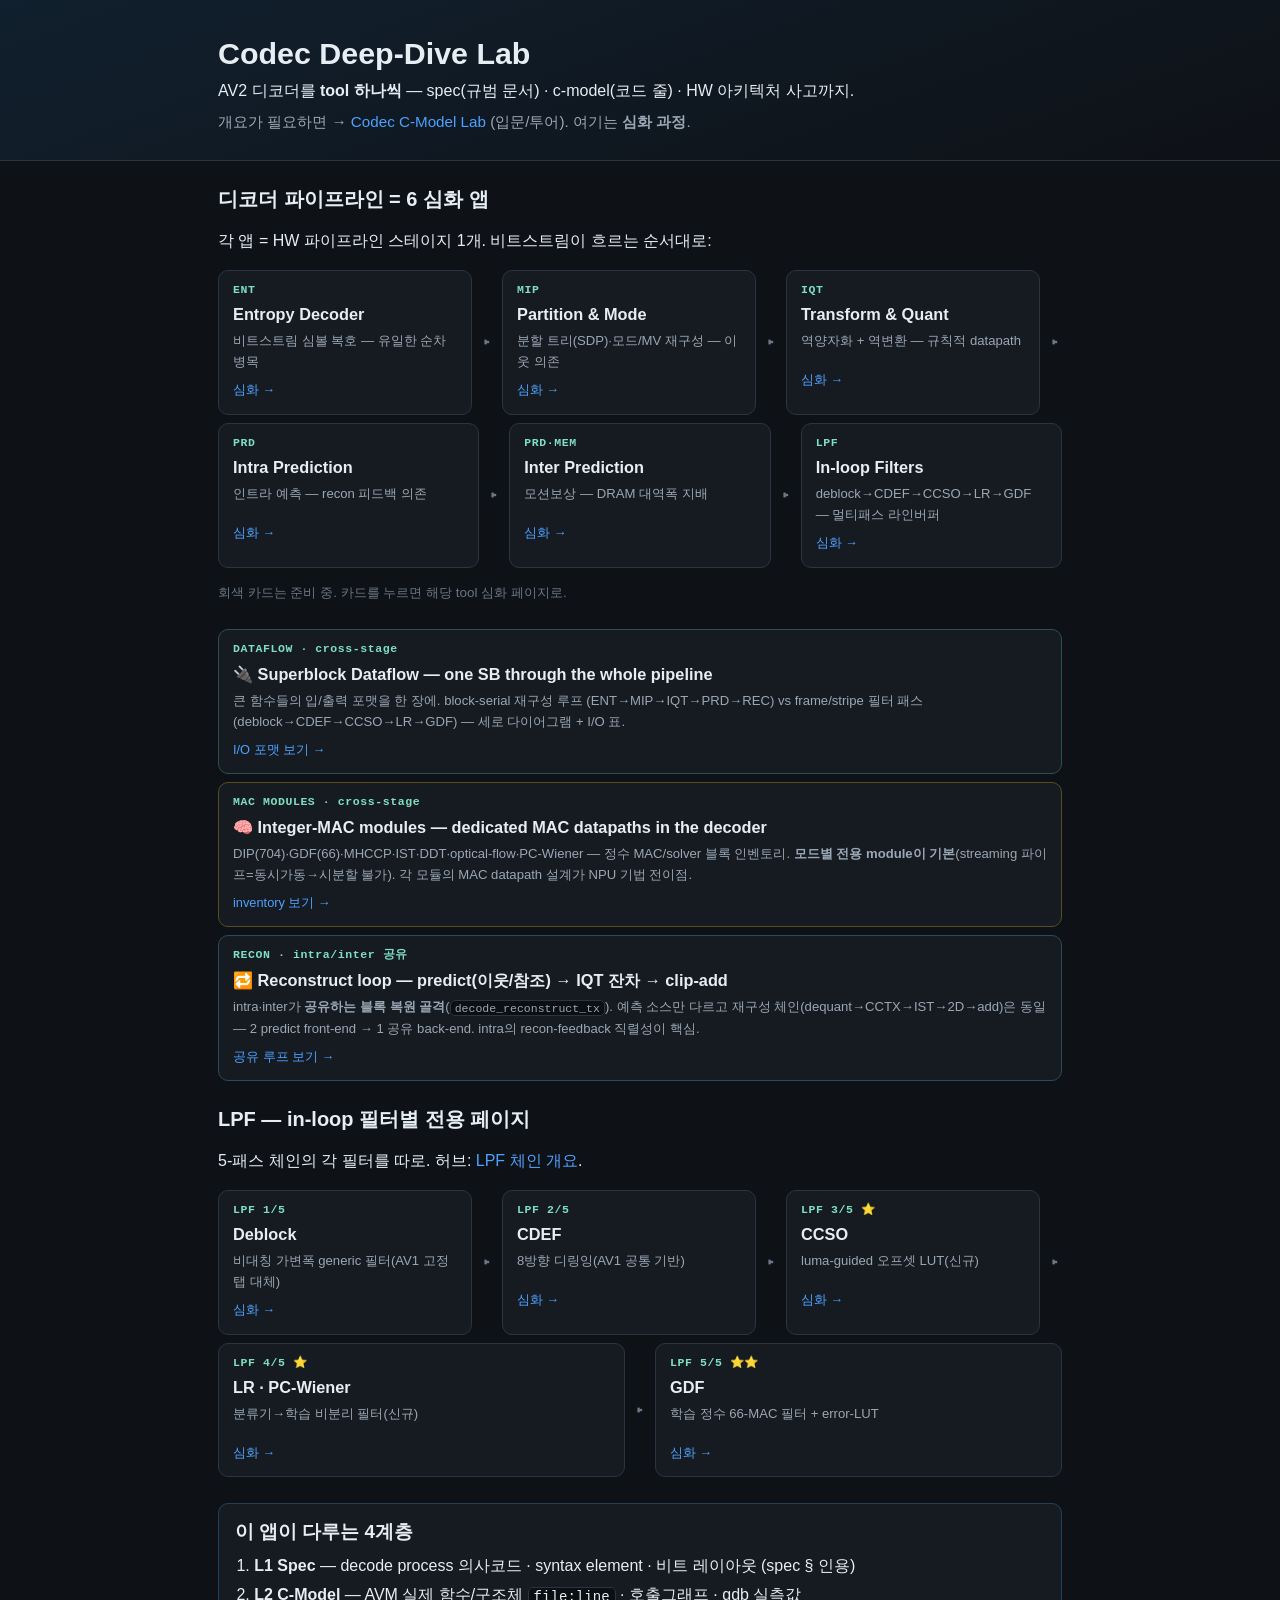
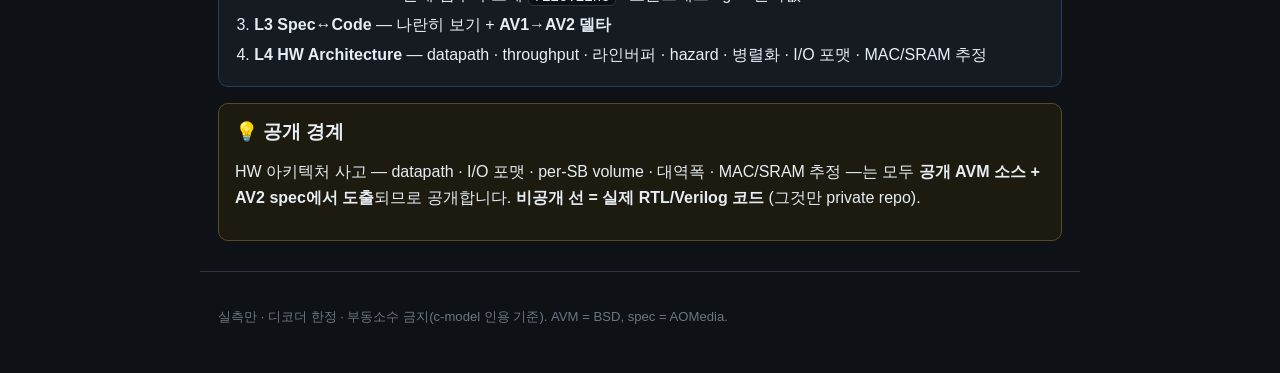
==== commit b5ba5f39: "LPF split into per-filter pages: deblock/cdef/ccso/lr(PC-Wiener)/gdf each own page + lpf hub; color " ====
--- a/index.html
+++ b/index.html
@@ -47,6 +47,22 @@
     </a>
   </section>
 
+  <section class="pipeline-intro">
+    <h2>LPF — in-loop 필터별 전용 페이지</h2>
+    <p>5-패스 체인의 각 필터를 따로. 허브: <a href="app.html?tool=lpf">LPF 체인 개요</a>.</p>
+    <div class="launcher-flow">
+      <a class="launch-card" href="app.html?tool=deblock"><div class="lc-hw">LPF 1/5</div><div class="lc-label">Deblock</div><div class="lc-role">비대칭 가변폭 generic 필터(AV1 고정탭 대체)</div><div class="lc-status">심화 →</div></a>
+      <span class="flow">▸</span>
+      <a class="launch-card" href="app.html?tool=cdef"><div class="lc-hw">LPF 2/5</div><div class="lc-label">CDEF</div><div class="lc-role">8방향 디링잉(AV1 공통 기반)</div><div class="lc-status">심화 →</div></a>
+      <span class="flow">▸</span>
+      <a class="launch-card" href="app.html?tool=ccso"><div class="lc-hw">LPF 3/5 ⭐</div><div class="lc-label">CCSO</div><div class="lc-role">luma-guided 오프셋 LUT(신규)</div><div class="lc-status">심화 →</div></a>
+      <span class="flow">▸</span>
+      <a class="launch-card" href="app.html?tool=lr"><div class="lc-hw">LPF 4/5 ⭐</div><div class="lc-label">LR · PC-Wiener</div><div class="lc-role">분류기→학습 비분리 필터(신규)</div><div class="lc-status">심화 →</div></a>
+      <span class="flow">▸</span>
+      <a class="launch-card" href="app.html?tool=gdf"><div class="lc-hw">LPF 5/5 ⭐⭐</div><div class="lc-label">GDF</div><div class="lc-role">학습 정수 66-MAC 필터 + error-LUT</div><div class="lc-status">심화 →</div></a>
+    </div>
+  </section>
+
   <section class="card note">
     <h3>이 앱이 다루는 4계층</h3>
     <ol class="layers">
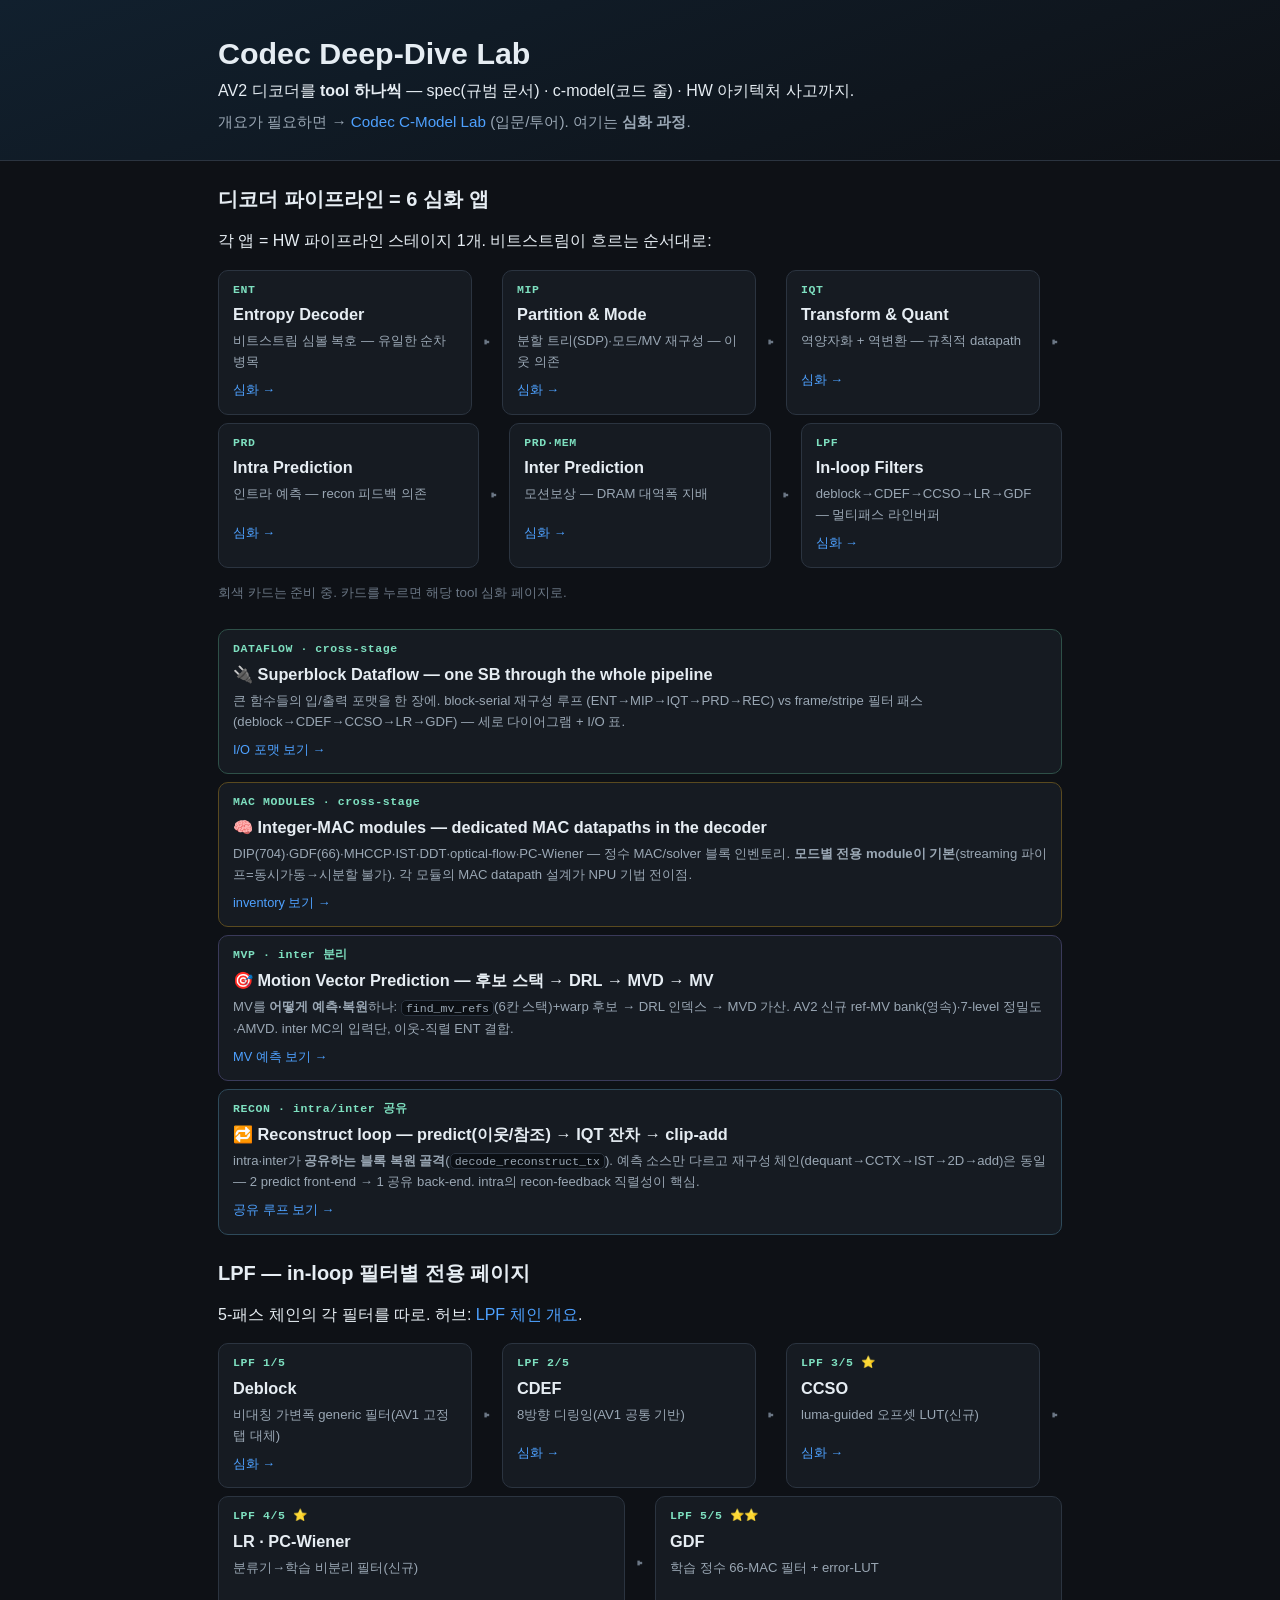
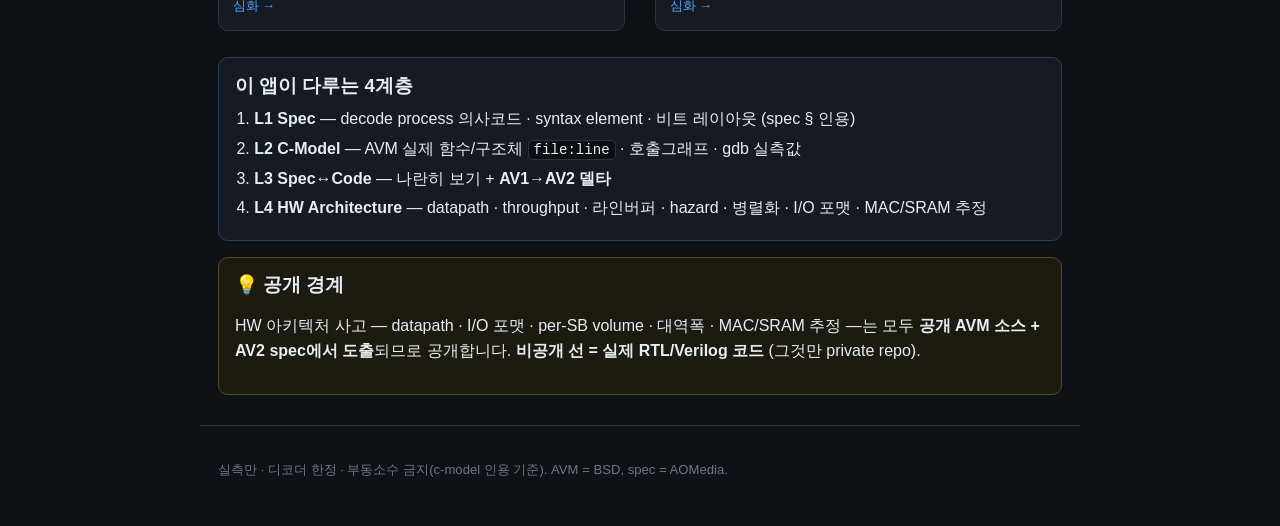
==== commit 1c0f4645: "Add MVP tool: split motion-vector-prediction from inter (find_mv_refs stack/DRL/MVD + ref-MV bank + " ====
--- a/index.html
+++ b/index.html
@@ -37,6 +37,13 @@
       <div class="lc-role">DIP(704)·GDF(66)·MHCCP·IST·DDT·optical-flow·PC-Wiener — 정수 MAC/solver 블록 인벤토리.
         <b>모드별 전용 module이 기본</b>(streaming 파이프=동시가동→시분할 불가). 각 모듈의 MAC datapath 설계가 NPU 기법 전이점.</div>
       <div class="lc-status">inventory 보기 →</div>
+    </a>
+    <a class="launch-card" href="app.html?tool=mvp" style="flex:1 1 100%;border-color:#3a3a5a;margin-top:8px">
+      <div class="lc-hw">MVP · inter 분리</div>
+      <div class="lc-label">🎯 Motion Vector Prediction — 후보 스택 → DRL → MVD → MV</div>
+      <div class="lc-role">MV를 <b>어떻게 예측·복원</b>하나: <code>find_mv_refs</code>(6칸 스택)+warp 후보 → DRL 인덱스 → MVD 가산.
+        AV2 신규 ref-MV bank(영속)·7-level 정밀도·AMVD. inter MC의 입력단, 이웃-직렬 ENT 결합.</div>
+      <div class="lc-status">MV 예측 보기 →</div>
     </a>
     <a class="launch-card" href="app.html?tool=recon" style="flex:1 1 100%;border-color:#2e4a5a;margin-top:8px">
       <div class="lc-hw">RECON · intra/inter 공유</div>
